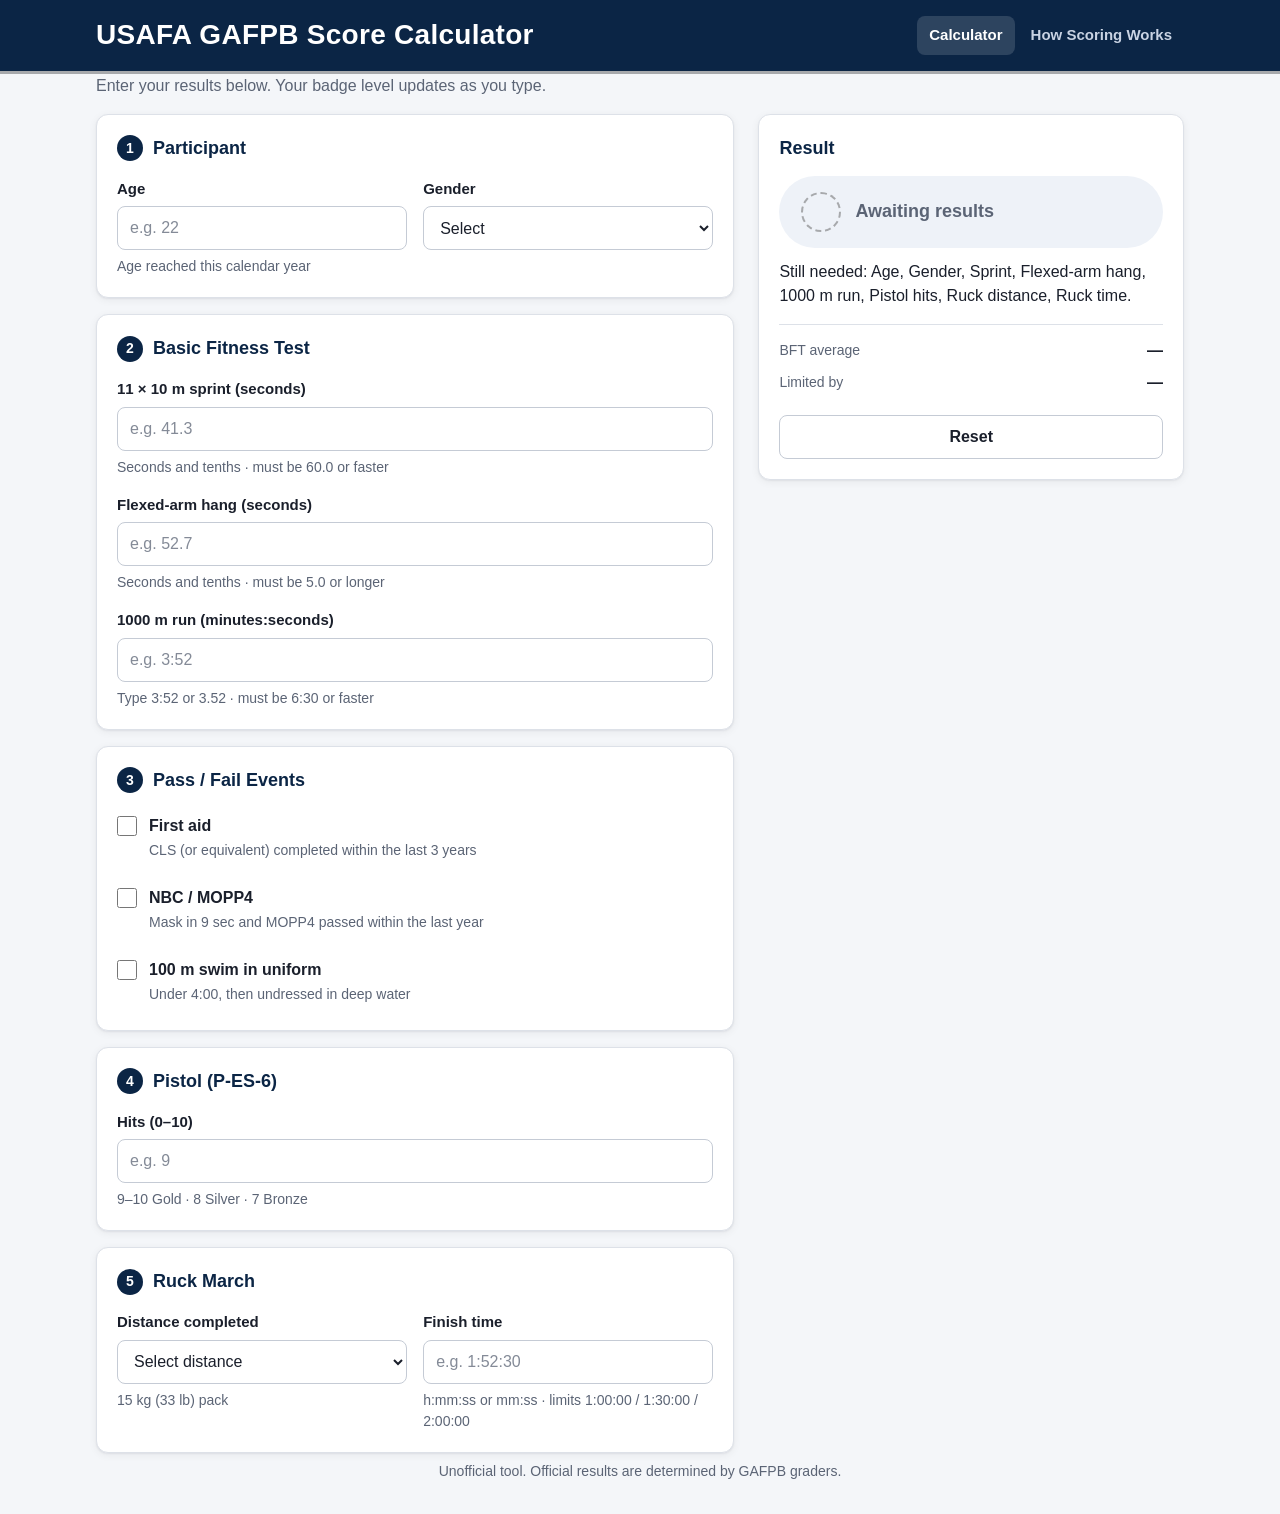
==== index.html @ 273bcf1c "Add files via upload" ====
<!doctype html>
<html lang="en">
<head>
  <meta charset="utf-8">
  <meta name="viewport" content="width=device-width, initial-scale=1">
  <title>USAFA GAFPB Score Calculator</title>
  <meta name="description" content="Calculate your German Armed Forces Proficiency Badge result: Gold, Silver, Bronze, or No Badge.">
  <link rel="stylesheet" href="style.css">
  <script src="calculator.js" defer></script>
</head>
<body>
  <header class="site-header">
    <div class="wrap header-inner">
      <a class="brand" href="index.html">USAFA GAFPB Score Calculator</a>
      <nav class="site-nav" aria-label="Main">
        <a href="index.html" aria-current="page">Calculator</a>
        <a href="scoring.html">How Scoring Works</a>
      </nav>
    </div>
  </header>

  <main class="wrap">
    <p class="intro">Enter your results below. Your badge level updates as you type.</p>

    <div class="layout">
      <form id="calc" novalidate autocomplete="off">

        <!-- 1. Participant -->
        <section class="card" aria-labelledby="h-participant">
          <h2 id="h-participant"><span class="step" aria-hidden="true">1</span>Participant</h2>
          <div class="grid-2">
            <div class="field">
              <label for="age">Age</label>
              <input id="age" type="number" inputmode="numeric" min="17" max="65" placeholder="e.g. 22" aria-describedby="age-help age-msg">
              <p class="help" id="age-help">Age reached this calendar year</p>
              <p class="msg" id="age-msg"></p>
            </div>
            <div class="field">
              <label for="gender">Gender</label>
              <select id="gender" aria-describedby="gender-msg">
                <option value="">Select</option>
                <option value="M">Male</option>
                <option value="F">Female</option>
              </select>
              <p class="msg" id="gender-msg"></p>
            </div>
          </div>
        </section>

        <!-- 2. Basic Fitness Test -->
        <section class="card" aria-labelledby="h-bft">
          <h2 id="h-bft"><span class="step" aria-hidden="true">2</span>Basic Fitness Test</h2>
          <div class="stack">
            <div class="field">
              <label for="sprint">11 × 10 m sprint (seconds)</label>
              <input id="sprint" type="text" inputmode="decimal" placeholder="e.g. 41.3" aria-describedby="sprint-help sprint-msg">
              <p class="help" id="sprint-help">Seconds and tenths · must be 60.0 or faster</p>
              <p class="msg" id="sprint-msg"></p>
            </div>
            <div class="field">
              <label for="hang">Flexed-arm hang (seconds)</label>
              <input id="hang" type="text" inputmode="decimal" placeholder="e.g. 52.7" aria-describedby="hang-help hang-msg">
              <p class="help" id="hang-help">Seconds and tenths · must be 5.0 or longer</p>
              <p class="msg" id="hang-msg"></p>
            </div>
            <div class="field">
              <label for="run">1000 m run (minutes:seconds)</label>
              <input id="run" type="text" inputmode="decimal" placeholder="e.g. 3:52" aria-describedby="run-help run-msg">
              <p class="help" id="run-help">Type 3:52 or 3.52 · must be 6:30 or faster</p>
              <p class="msg" id="run-msg"></p>
            </div>
          </div>
        </section>

        <!-- 3. Pass / Fail -->
        <section class="card" aria-labelledby="h-pf">
          <h2 id="h-pf"><span class="step" aria-hidden="true">3</span>Pass / Fail Events</h2>
          <div class="checks">
            <label class="check">
              <input id="firstAid" type="checkbox">
              <span><span class="check-title">First aid</span><span class="help">CLS (or equivalent) completed within the last 3 years</span></span>
            </label>
            <label class="check">
              <input id="nbc" type="checkbox">
              <span><span class="check-title">NBC / MOPP4</span><span class="help">Mask in 9 sec and MOPP4 passed within the last year</span></span>
            </label>
            <label class="check">
              <input id="swim" type="checkbox">
              <span><span class="check-title">100 m swim in uniform</span><span class="help">Under 4:00, then undressed in deep water</span></span>
            </label>
          </div>
        </section>

        <!-- 4. Pistol -->
        <section class="card" aria-labelledby="h-pistol">
          <h2 id="h-pistol"><span class="step" aria-hidden="true">4</span>Pistol (P-ES-6)</h2>
          <div class="field">
            <label for="pistol">Hits (0–10)</label>
            <input id="pistol" type="number" inputmode="numeric" min="0" max="10" placeholder="e.g. 9" aria-describedby="pistol-help pistol-msg">
            <p class="help" id="pistol-help">9–10 Gold · 8 Silver · 7 Bronze</p>
            <p class="msg" id="pistol-msg"></p>
          </div>
        </section>

        <!-- 5. Ruck -->
        <section class="card" aria-labelledby="h-ruck">
          <h2 id="h-ruck"><span class="step" aria-hidden="true">5</span>Ruck March</h2>
          <div class="grid-2">
            <div class="field">
              <label for="ruckDist">Distance completed</label>
              <select id="ruckDist" aria-describedby="ruckDist-help ruckDist-msg">
                <option value="">Select distance</option>
                <option value="6">6 km (3.73 mi) · Bronze</option>
                <option value="9">9 km (5.6 mi) · Silver</option>
                <option value="12">12 km (7.46 mi) · Gold</option>
              </select>
              <p class="help" id="ruckDist-help">15 kg (33 lb) pack</p>
              <p class="msg" id="ruckDist-msg"></p>
            </div>
            <div class="field">
              <label for="ruckTime">Finish time</label>
              <input id="ruckTime" type="text" inputmode="decimal" placeholder="e.g. 1:52:30" aria-describedby="ruckTime-help ruckTime-msg">
              <p class="help" id="ruckTime-help">h:mm:ss or mm:ss · limits 1:00:00 / 1:30:00 / 2:00:00</p>
              <p class="msg" id="ruckTime-msg"></p>
            </div>
          </div>
        </section>
      </form>

      <!-- Results -->
      <aside class="results" id="results" aria-labelledby="results-title">
        <div class="card result-card">
          <h2 id="results-title">Result</h2>
          <div id="badge" class="badge pending" role="status" aria-live="polite">
            <span class="medal" aria-hidden="true"></span>
            <span id="badge-text">Awaiting results</span>
          </div>
          <p id="summary" class="summary">Enter all events to see your result.</p>

          <dl class="stats">
            <dt>BFT average</dt><dd id="stat-avg">—</dd>
            <dt>Limited by</dt><dd id="stat-limit">—</dd>
          </dl>

          <h3 id="breakdown-title" class="breakdown-title" hidden>Event breakdown</h3>
          <ul id="breakdown" class="breakdown"></ul>

          <button type="button" id="reset" class="btn btn-secondary">Reset</button>
        </div>
      </aside>
    </div>
  </main>

  <footer class="site-footer">
    <div class="wrap">Unofficial tool. Official results are determined by GAFPB graders.</div>
  </footer>

  <button type="button" id="chip" class="chip" data-level="pending" aria-label="Jump to result">
    <span class="chip-label">Result</span>
    <span id="chip-text" class="chip-text">Awaiting results</span>
  </button>
</body>
</html>
---- style.css ----
/* USAFA GAFPB Score Calculator — shared styles */

:root {
  color-scheme: light dark;

  --navy: #0B2545;
  --accent: #1F4E9C;
  --silver-line: #A7A9AC;
  --bg: #F4F6F9;
  --surface: #FFFFFF;
  --text: #1A1F2B;
  --muted: #5B6475;
  --heading: #0B2545;
  --border: #DDE1E8;
  --input-border: #C5CBD5;
  --input-bg: #FFFFFF;
  --focus: rgba(31, 78, 156, 0.25);
  --soft: #EEF2F8;
  --header-bg: #0B2545;
  --step-bg: #0B2545;

  /* Medal colors (same in light and dark) */
  --gold: #C9A227;
  --silver: #8E9196;
  --bronze: #A0612B;

  --fail: #B3261E;
  --fail-bg: #FDECEA;
  --pass: #2E7D32;
  --pass-bg: #E8F3E9;

  --radius: 12px;
  --shadow: 0 1px 2px rgba(16, 24, 40, 0.06), 0 2px 8px rgba(16, 24, 40, 0.06);
}

@media (prefers-color-scheme: dark) {
  :root {
    --accent: #7FA7EC;
    --silver-line: #4A5466;
    --bg: #0E1420;
    --surface: #18202E;
    --text: #E6E9EF;
    --muted: #9AA4B5;
    --heading: #E6E9EF;
    --border: #2A3446;
    --input-border: #3A4558;
    --input-bg: #111827;
    --focus: rgba(127, 167, 236, 0.35);
    --soft: #1F2938;
    --header-bg: #0A1A33;
    --step-bg: #1F4E9C;
    --fail: #F2867E;
    --fail-bg: #3A1D1D;
    --pass: #6CC375;
    --pass-bg: #1B3220;
    --shadow: none;
  }
}

*, *::before, *::after { box-sizing: border-box; }
html { -webkit-text-size-adjust: 100%; }

body {
  margin: 0;
  background: var(--bg);
  color: var(--text);
  font-family: -apple-system, BlinkMacSystemFont, "Segoe UI", Roboto, "Helvetica Neue", Arial, sans-serif;
  font-size: 16px;
  line-height: 1.5;
}

a { color: var(--accent); }

.wrap { max-width: 1120px; margin: 0 auto; padding: 0 16px; }

.visually-hidden {
  position: absolute; width: 1px; height: 1px; padding: 0; margin: -1px;
  overflow: hidden; clip: rect(0 0 0 0); white-space: nowrap; border: 0;
}

/* ---------- Header ---------- */
.site-header {
  background: var(--header-bg);
  color: #FFFFFF;
  border-bottom: 3px solid #A7A9AC;
}
.header-inner {
  display: flex;
  flex-wrap: wrap;
  align-items: center;
  justify-content: space-between;
  gap: 8px 24px;
  padding-top: 16px;
  padding-bottom: 16px;
}
.brand {
  color: #FFFFFF;
  text-decoration: none;
  font-size: 22px;
  font-weight: 700;
  letter-spacing: 0.01em;
  line-height: 1.2;
}
@media (min-width: 600px) { .brand { font-size: 28px; } }

.site-nav { display: flex; gap: 4px; margin-left: -12px; }
@media (min-width: 600px) { .site-nav { margin-left: 0; } }
.site-nav a {
  color: #C9D3E3;
  text-decoration: none;
  padding: 8px 12px;
  border-radius: 8px;
  font-weight: 600;
  font-size: 15px;
}
.site-nav a:hover { color: #FFFFFF; background: rgba(255, 255, 255, 0.08); }
.site-nav a[aria-current="page"] { color: #FFFFFF; background: rgba(255, 255, 255, 0.14); }
.site-nav a:focus-visible { outline: 2px solid #FFFFFF; outline-offset: 2px; }

/* ---------- Layout ---------- */
main { padding-top: 24px; padding-bottom: 32px; }

.layout { display: grid; gap: 24px; }
@media (min-width: 900px) {
  .layout { grid-template-columns: 3fr 2fr; align-items: start; }
  .results { position: sticky; top: 24px; }
}

.intro { margin: 0 0 16px; color: var(--muted); }

/* ---------- Cards ---------- */
.card {
  background: var(--surface);
  border: 1px solid var(--border);
  border-radius: var(--radius);
  box-shadow: var(--shadow);
  padding: 20px;
}
.card + .card { margin-top: 16px; }
.card h2 {
  display: flex;
  align-items: center;
  gap: 10px;
  margin: 0 0 16px;
  font-size: 18px;
  font-weight: 600;
  color: var(--heading);
}
.step {
  display: inline-grid;
  place-items: center;
  flex: none;
  width: 26px;
  height: 26px;
  border-radius: 50%;
  background: var(--step-bg);
  color: #FFFFFF;
  font-size: 14px;
  font-weight: 700;
}

/* ---------- Fields ---------- */
.stack { display: grid; gap: 16px; }
.grid-2 { display: grid; gap: 16px; }
@media (min-width: 520px) { .grid-2 { grid-template-columns: 1fr 1fr; } }

.field { display: flex; flex-direction: column; gap: 6px; min-width: 0; }
.field label { font-weight: 600; font-size: 15px; }

input[type="text"], input[type="number"], select {
  font: inherit;
  font-size: 16px;
  height: 44px;
  width: 100%;
  padding: 0 12px;
  border: 1px solid var(--input-border);
  border-radius: 8px;
  background: var(--input-bg);
  color: var(--text);
  font-variant-numeric: tabular-nums;
}
input::placeholder { color: var(--muted); opacity: 0.75; }
input[type="number"]::-webkit-outer-spin-button,
input[type="number"]::-webkit-inner-spin-button { -webkit-appearance: none; margin: 0; }
input[type="number"] { -moz-appearance: textfield; appearance: textfield; }
input:focus, select:focus {
  outline: none;
  border-color: var(--accent);
  box-shadow: 0 0 0 3px var(--focus);
}

.help { margin: 0; font-size: 14px; color: var(--muted); }
.msg { margin: 0; font-size: 14px; font-weight: 600; color: var(--fail); }
.msg:empty { display: none; }
.field--error input, .field--error select,
.field--warn input, .field--warn select { border-color: var(--fail); }

/* Checkboxes */
.checks { display: grid; gap: 4px; margin: -6px -12px; }
.check {
  display: flex;
  align-items: flex-start;
  gap: 12px;
  padding: 10px 12px;
  border-radius: 8px;
  cursor: pointer;
}
.check:hover { background: var(--soft); }
.check input {
  flex: none;
  width: 20px;
  height: 20px;
  margin: 2px 0 0;
  accent-color: var(--accent);
  cursor: pointer;
}
.check-title { display: block; font-weight: 600; }

/* ---------- Results ---------- */
.result-card h2 { margin-bottom: 14px; }

.badge {
  display: flex;
  align-items: center;
  gap: 14px;
  min-height: 72px;
  padding: 14px 20px;
  border-radius: 999px;
  border: 2px solid transparent;
  font-size: 24px;
  font-weight: 800;
  letter-spacing: 0.08em;
  text-transform: uppercase;
}
.medal {
  flex: none;
  width: 40px;
  height: 40px;
  border-radius: 50%;
  background: rgba(255, 255, 255, 0.3);
  border: 2px solid rgba(0, 0, 0, 0.18);
  box-shadow: inset 0 0 0 5px rgba(255, 255, 255, 0.28);
}
.badge.level-3 { background: var(--gold); color: #1A1F2B; }
.badge.level-2 { background: var(--silver); color: #111418; }
.badge.level-1 { background: var(--bronze); color: #FFFFFF; }
.badge.level-0 { background: transparent; border-color: var(--fail); color: var(--fail); }
.badge.level-0 .medal { background: transparent; border-color: var(--fail); box-shadow: none; }
.badge.pending {
  background: var(--soft);
  color: var(--muted);
  font-size: 18px;
  font-weight: 600;
  letter-spacing: 0;
  text-transform: none;
}
.badge.pending .medal { background: transparent; border: 2px dashed var(--silver-line); box-shadow: none; }

.summary { margin: 12px 0 0; }

.stats {
  display: grid;
  grid-template-columns: auto 1fr;
  gap: 8px 16px;
  margin: 16px 0 0;
  padding-top: 14px;
  border-top: 1px solid var(--border);
}
.stats dt { color: var(--muted); font-size: 14px; align-self: center; }
.stats dd { margin: 0; font-weight: 700; text-align: right; font-variant-numeric: tabular-nums; }

.breakdown-title {
  margin: 22px 0 4px;
  font-size: 13px;
  font-weight: 700;
  letter-spacing: 0.06em;
  text-transform: uppercase;
  color: var(--muted);
}
.breakdown { list-style: none; margin: 0; padding: 0; }
.breakdown li {
  display: grid;
  grid-template-columns: 1fr auto auto;
  align-items: center;
  gap: 2px 12px;
  padding: 10px 0;
  border-top: 1px solid var(--border);
}
.breakdown li:first-child { border-top: 0; }
.breakdown .name { font-weight: 600; }
.breakdown .val { font-weight: 700; font-variant-numeric: tabular-nums; text-align: right; }
.breakdown .sub { grid-column: 1 / -1; font-size: 13px; color: var(--muted); }

.tag {
  min-width: 72px;
  padding: 2px 10px;
  border-radius: 999px;
  font-size: 12px;
  font-weight: 700;
  letter-spacing: 0.04em;
  text-align: center;
  text-transform: uppercase;
  white-space: nowrap;
}
.tag-pass { background: var(--pass-bg); color: var(--pass); }
.tag-fail { background: var(--fail-bg); color: var(--fail); }
.tag-3 { background: var(--gold); color: #1A1F2B; }
.tag-2 { background: var(--silver); color: #111418; }
.tag-1 { background: var(--bronze); color: #FFFFFF; }

.btn {
  display: inline-flex;
  align-items: center;
  justify-content: center;
  height: 44px;
  padding: 0 18px;
  border-radius: 8px;
  font: inherit;
  font-weight: 600;
  text-decoration: none;
  cursor: pointer;
}
.btn-secondary {
  width: 100%;
  margin-top: 20px;
  border: 1px solid var(--input-border);
  background: transparent;
  color: var(--text);
}
.btn-secondary:hover { background: var(--soft); }
.btn-primary { border: 0; background: var(--navy); color: #FFFFFF; }
.btn-primary:hover { background: var(--accent); }
@media (prefers-color-scheme: dark) {
  .btn-primary { background: #1F4E9C; }
  .btn-primary:hover { background: #2B62BF; }
}
.btn:focus-visible { outline: none; box-shadow: 0 0 0 3px var(--focus); }

/* ---------- Mobile result chip ---------- */
.chip {
  position: fixed;
  left: 16px;
  right: 16px;
  bottom: 16px;
  z-index: 10;
  display: flex;
  align-items: center;
  justify-content: space-between;
  gap: 12px;
  padding: 12px 18px;
  border: 0;
  border-radius: 999px;
  background: var(--navy);
  color: #FFFFFF;
  font: inherit;
  font-weight: 700;
  box-shadow: 0 6px 20px rgba(0, 0, 0, 0.25);
  cursor: pointer;
  transition: opacity 0.2s, transform 0.2s;
}
.chip-label { font-weight: 600; opacity: 0.8; }
.chip-text { padding: 2px 12px; border-radius: 999px; background: rgba(255, 255, 255, 0.15); }
.chip[data-level="3"] .chip-text { background: var(--gold); color: #1A1F2B; }
.chip[data-level="2"] .chip-text { background: var(--silver); color: #111418; }
.chip[data-level="1"] .chip-text { background: var(--bronze); color: #FFFFFF; }
.chip[data-level="0"] .chip-text { background: var(--fail); color: #FFFFFF; }
.chip--hidden { opacity: 0; transform: translateY(12px); pointer-events: none; }
@media (min-width: 900px) { .chip { display: none; } }
@media (prefers-color-scheme: dark) { .chip { background: #1F4E9C; } }

/* ---------- Footer ---------- */
.site-footer {
  padding: 8px 0 96px;
  font-size: 14px;
  color: var(--muted);
  text-align: center;
}
@media (min-width: 900px) { .site-footer { padding-bottom: 32px; } }

/* ---------- Scoring page ---------- */
.doc { max-width: 820px; }
.doc .card h2 { font-size: 20px; }
.doc .card h3 { margin: 20px 0 6px; font-size: 16px; color: var(--heading); }
.doc p { margin: 0 0 12px; }
.doc ul, .doc ol { margin: 0 0 12px; padding-left: 22px; }
.doc li { margin-bottom: 4px; }
.doc .card > :last-child { margin-bottom: 0; }

.doc-actions { margin: 0 0 16px; }
.doc-actions.bottom { margin: 16px 0 0; }

.table-wrap { overflow-x: auto; margin: 12px 0 16px; }
table { width: 100%; border-collapse: collapse; font-size: 15px; }
th, td { padding: 10px 12px; text-align: left; border-bottom: 1px solid var(--border); vertical-align: top; }
th {
  font-size: 13px;
  font-weight: 700;
  letter-spacing: 0.04em;
  text-transform: uppercase;
  color: var(--muted);
}
td { font-variant-numeric: tabular-nums; }
tr:last-child td { border-bottom: 0; }

.callout {
  margin: 12px 0;
  padding: 12px 16px;
  border-left: 4px solid var(--accent);
  border-radius: 8px;
  background: var(--soft);
}
.formula {
  display: block;
  margin: 8px 0 12px;
  padding: 10px 14px;
  border-radius: 8px;
  background: var(--soft);
  font-family: ui-monospace, SFMono-Regular, Menlo, Consolas, monospace;
  font-size: 14px;
  overflow-x: auto;
}
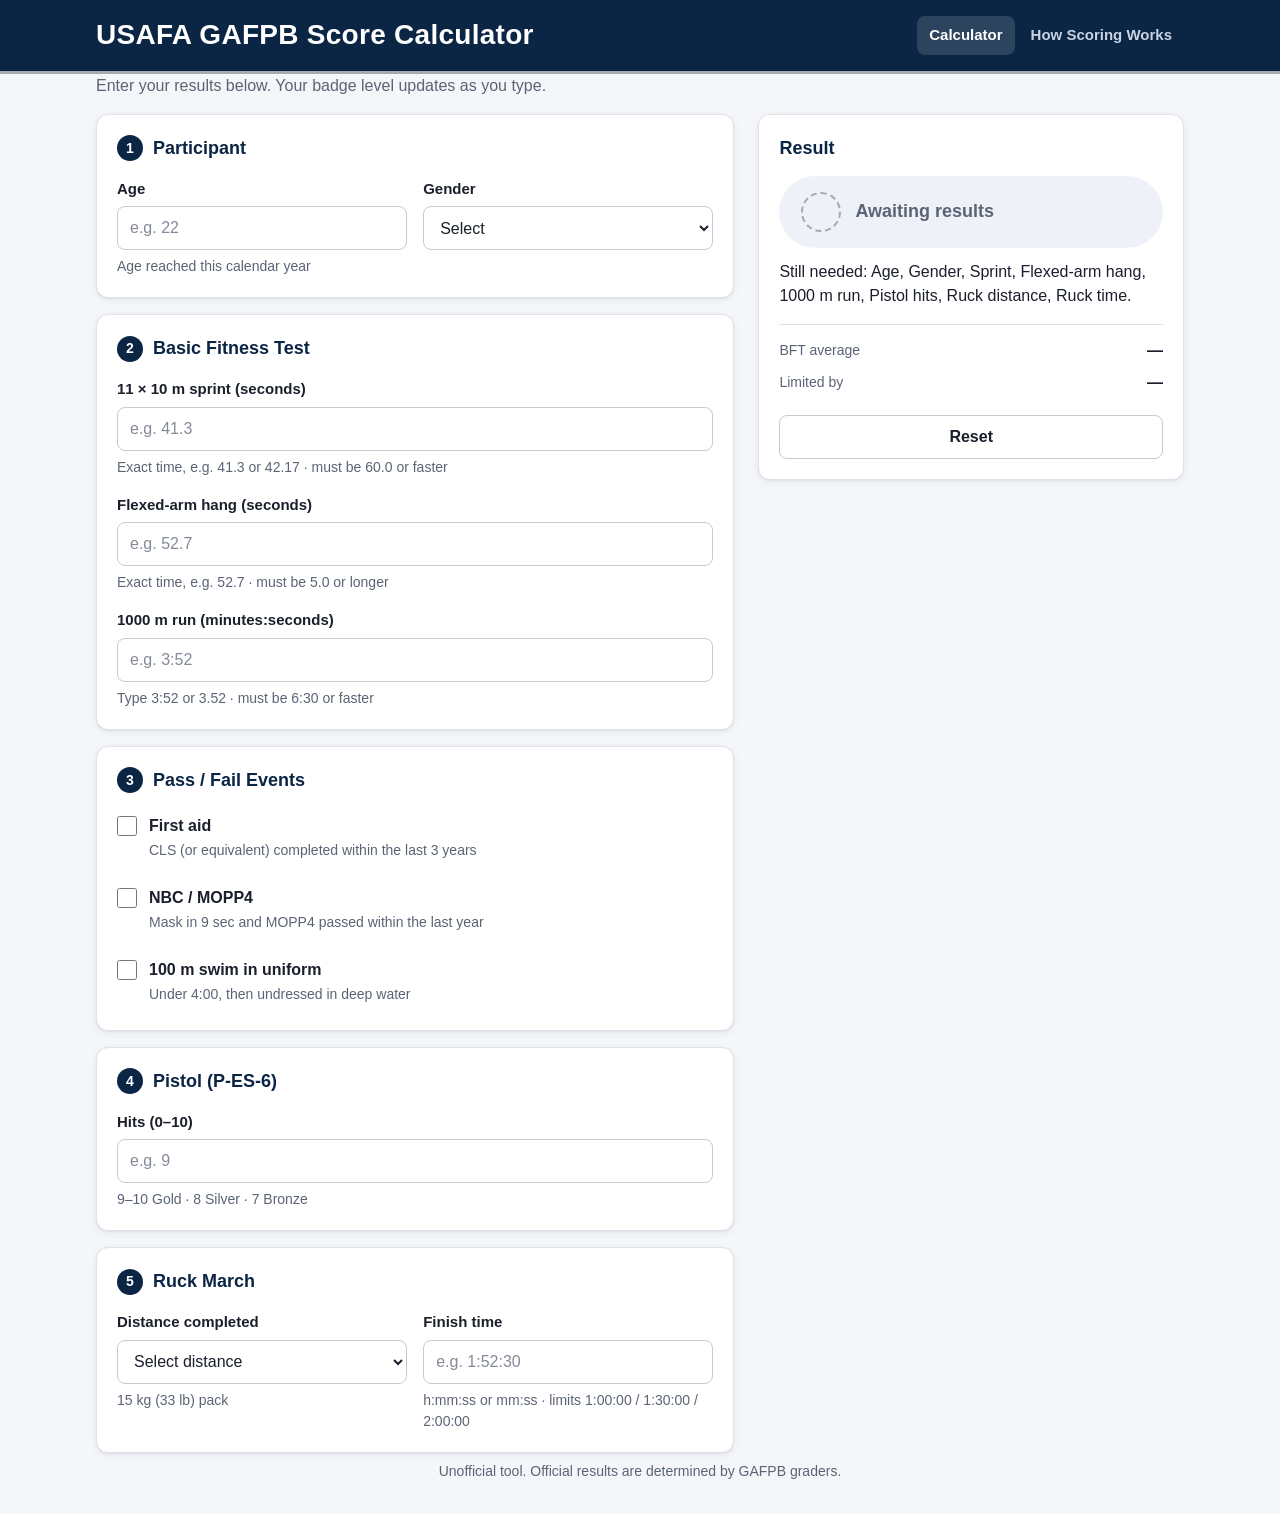
==== commit 7fd0b4f0: "Update index.html" ====
--- a/index.html
+++ b/index.html
@@ -31,7 +31,7 @@
           <div class="grid-2">
             <div class="field">
               <label for="age">Age</label>
-              <input id="age" type="number" inputmode="numeric" min="17" max="65" placeholder="e.g. 22" aria-describedby="age-help age-msg">
+              <input id="age" type="text" inputmode="numeric" pattern="[0-9]*" maxlength="2" placeholder="e.g. 22" aria-describedby="age-help age-msg">
               <p class="help" id="age-help">Age reached this calendar year</p>
               <p class="msg" id="age-msg"></p>
             </div>
@@ -54,13 +54,13 @@
             <div class="field">
               <label for="sprint">11 × 10 m sprint (seconds)</label>
               <input id="sprint" type="text" inputmode="decimal" placeholder="e.g. 41.3" aria-describedby="sprint-help sprint-msg">
-              <p class="help" id="sprint-help">Seconds and tenths · must be 60.0 or faster</p>
+              <p class="help" id="sprint-help">Exact time, e.g. 41.3 or 42.17 · must be 60.0 or faster</p>
               <p class="msg" id="sprint-msg"></p>
             </div>
             <div class="field">
               <label for="hang">Flexed-arm hang (seconds)</label>
               <input id="hang" type="text" inputmode="decimal" placeholder="e.g. 52.7" aria-describedby="hang-help hang-msg">
-              <p class="help" id="hang-help">Seconds and tenths · must be 5.0 or longer</p>
+              <p class="help" id="hang-help">Exact time, e.g. 52.7 · must be 5.0 or longer</p>
               <p class="msg" id="hang-msg"></p>
             </div>
             <div class="field">
@@ -96,7 +96,7 @@
           <h2 id="h-pistol"><span class="step" aria-hidden="true">4</span>Pistol (P-ES-6)</h2>
           <div class="field">
             <label for="pistol">Hits (0–10)</label>
-            <input id="pistol" type="number" inputmode="numeric" min="0" max="10" placeholder="e.g. 9" aria-describedby="pistol-help pistol-msg">
+            <input id="pistol" type="text" inputmode="numeric" pattern="[0-9]*" maxlength="2" placeholder="e.g. 9" aria-describedby="pistol-help pistol-msg">
             <p class="help" id="pistol-help">9–10 Gold · 8 Silver · 7 Bronze</p>
             <p class="msg" id="pistol-msg"></p>
           </div>
